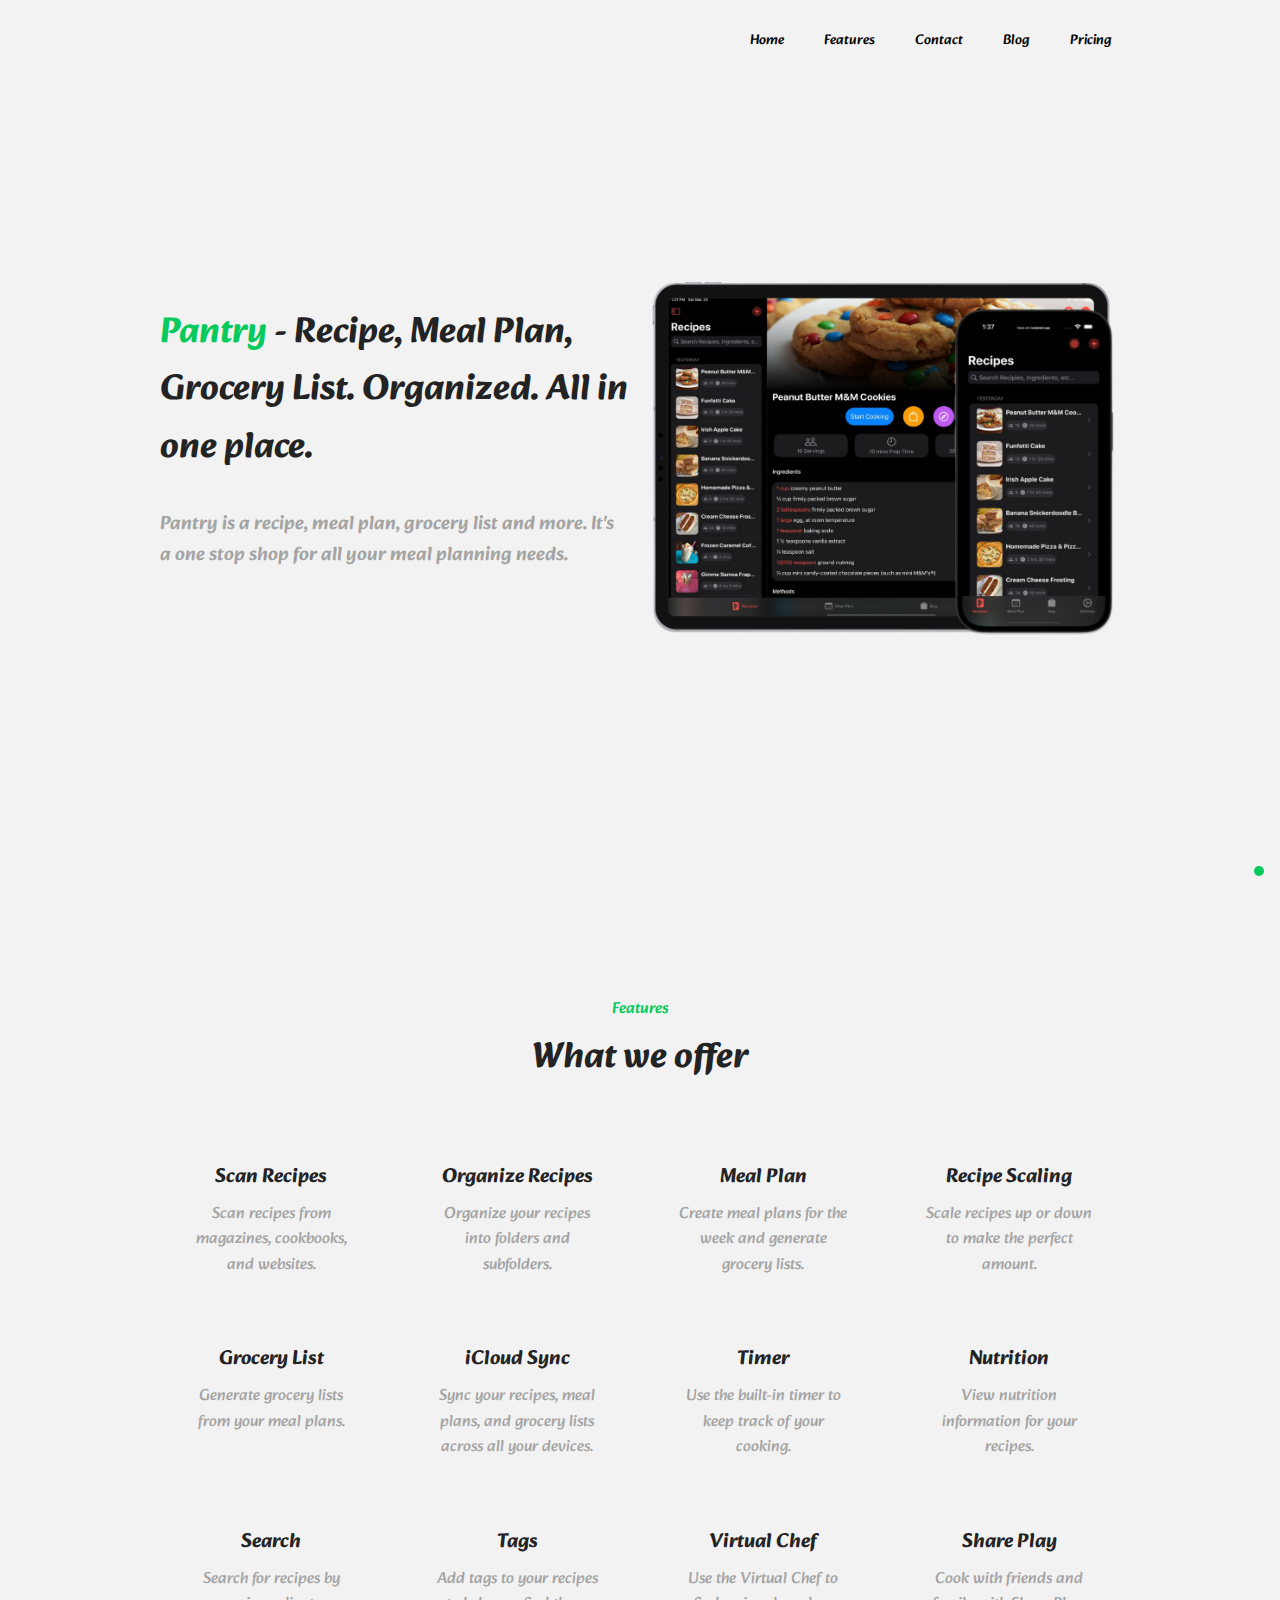
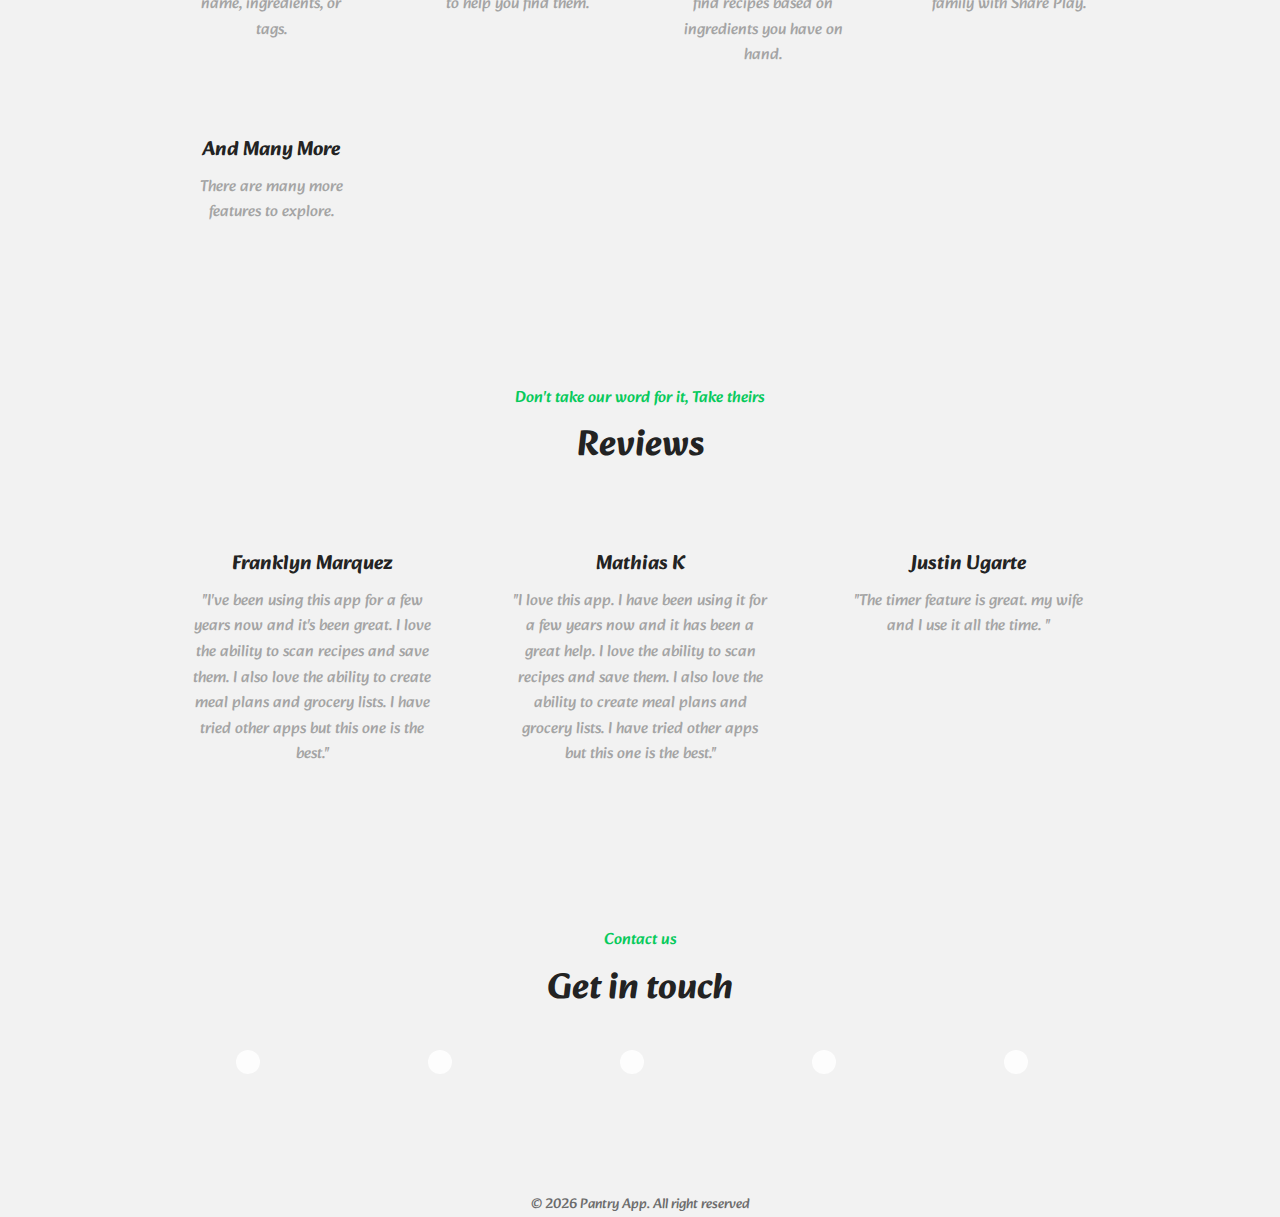
==== public/index.html @ f41ec650 "first commit" ====
<!DOCTYPE html>
<html lang="en">
  <head>
    <meta charset="UTF-8" />
    <meta name="viewport" content="width=device-width, initial-scale=1.0" />
    <!--==================== FAVICON ====================-->
    <link rel="icon" href="images/logo.png" />

    <!--========== CSS ==========-->
    <link rel="stylesheet" href="main.css">
    <!--========== Title ==========-->
    <title>Pantry - Recipe, Meal Plan, Grocery List & More</title>
   
    <!-- fb & Whatsapp -->
    <meta property="og:site_name" content="Pantry" />
    <meta property="og:title" content="Recipe, Meal Plan, Grocery List & More" />
    <meta
      property="og:description"
      content="Pantry is a recipe, meal plan, grocery list and more. It's a one stop shop for all your meal planning needs."
    />
    <script type="module" src="https://unpkg.com/ionicons@7.1.0/dist/ionicons/ionicons.esm.js"></script>
    <script nomodule src="https://unpkg.com/ionicons@7.1.0/dist/ionicons/ionicons.js"></script>
    <meta property="og:type" content="website" />
    <meta property="og:image:type" content="image/jpeg" />
    <!--  size up to 300px. Anything above this will not work in WhatsApp -->
    <meta property="og:image:width" content="300" />
    <meta property="og:image:height" content="300" />
    <meta property="og:url" content="https://pantry-database.web.app" />
  </head>
  <!-- Google tag (gtag.js) -->
<script async src="https://www.googletagmanager.com/gtag/js?id=G-VCYMJPN7L6"></script>
<script>
  window.dataLayer = window.dataLayer || [];
  function gtag(){dataLayer.push(arguments);}
  gtag('js', new Date());

  gtag('config', 'G-VCYMJPN7L6');
</script>
  <body>
     <!--========== SCROLL TOP ==========-->
     <a href="#" class="scrollTop show-scroll" id="scroll-top">
      <ion-icon name="arrow-up-outline"></ion-icon>
    </a>


    <!--========== HEADER ==========-->
    <header class="l-header" id="header">
      <nav class="nav bd-container">
        <a href="/" class="nav_logo">
            <img src="images/logo.png" alt="" class="nav_logo-img" />
        </a>

        <div class="nav_menu" id="nav-menu">
          <ul class="nav_list">
            <li class="nav_item">
              <a href="#home" class="nav_link">Home</a>
            </li>
            <li class="nav_item">
              <a href="#services" class="nav_link">Features</a>
            </li>
           
            <li class="hidden_item">
              <a href="#app" class="nav_link">App</a>
            </li>
            <li class="nav_item">
              <a href="#contact" class="nav_link">Contact</a>
            </li>
           
            <li class="nav_item">
              <a href="https://medium.com/@pantryapp507" class="nav_link">Blog</a>
            </li>
            <li class="nav_item">
              <a href="#pricing" class="nav_link">Pricing</a>
            </li>
            <li><i class="bx bx-moon change-theme" id="theme-button"></i></li>
          </ul>
        </div>

        <div class="nav_toggle" id="nav-toggle">
          <!--When clicked activate the class "opened"
          to the button tag as well to the 4 SVG lines-->
          <button
            class="menu"
            aria-label="Abrir Menu"
            onclick="this.classList.toggle('opened');this.setAttribute('aria-expanded', this.classList.contains('opened'))"
          >
            <svg width="40" height="41" viewBox="0 0 100 100">
              <path
                class="line line1"
                d="M 20,29.000046 H 80.000231 C 80.000231,29.000046 94.498839,28.817352 94.532987,66.711331 94.543142,77.980673 90.966081,81.670246 85.259173,81.668997 79.552261,81.667751 75.000211,74.999942 75.000211,74.999942 L 25.000021,25.000058"
              />
              <path class="line line2" d="M 20,50 H 80" />
              <path
                class="line line3"
                d="M 20,70.999954 H 80.000231 C 80.000231,70.999954 94.498839,71.182648 94.532987,33.288669 94.543142,22.019327 90.966081,18.329754 85.259173,18.331003 79.552261,18.332249 75.000211,25.000058 75.000211,25.000058 L 25.000021,74.999942"
              />
            </svg>
          </button>
        </div>
      </nav>
    </header>

    <!--========== HOME ==========-->
    <main class="l-main">
        <!--========== HOME ==========-->
        <section class="home" id="home">
          <div class="home_container bd-container bd-grid">
            <div class="home_data">
            
              <h2 class="home_subtitle"><span class = "home_subtitle-app-name">Pantry</span> - Recipe, Meal Plan, Grocery List. Organized. All in one place.</h2>
              <h1 class="home_sub_2">Pantry is a recipe, meal plan, grocery list and more. It's a one stop shop for all your meal planning needs.</h1>
             <!--appstore png -->
             <div class="app_store">
                <a href="#"
                  ><img
                    src="images/app-store.png"
                    alt=""
                    class="app_store"
                /></a>
                
              </div>

            </div>
  
            <img
              src="images/landing-1.png"
              alt="Image of landing page"
              class="home_img"
            />
          </div>
        </section>


  <!--========== SERVICES ==========-->
  <section class="services section bd-container" id="services">
    <span class="section-subtitle">Features</span>
    <h2 class="section-title">What we offer</h2>

    <div class="services_container bd-grid">
      <div class="services_content">
     
     
        <ion-icon name="camera-outline" class="services_img"></ion-icon>

       
         

        <h3 class="services_title">Scan Recipes</h3>
        <p class="services_description">
            Scan recipes from magazines, cookbooks, and websites.
        </p>
      </div>

      <div class="services_content">
        <ion-icon name="book-outline" class="services_img"></ion-icon>

        <h3 class="services_title">Organize Recipes</h3>
        <p class="services_description">
            Organize your recipes into folders and subfolders.
        </p>
      </div>

      <div class="services_content">
        <!--meal plan-->
        <ion-icon name="restaurant-outline" class="services_img"></ion-icon>

        <h3 class="services_title">Meal Plan</h3>
        <p class="services_description">
            Create meal plans for the week and generate grocery lists.
        </p>
      </div>
      <!--recipe scaling-->
        <div class="services_content">
            <ion-icon name="calculator-outline" class="services_img"></ion-icon>
    
            <h3 class="services_title">Recipe Scaling</h3>
            <p class="services_description">
                Scale recipes up or down to make the perfect amount.
            </p>
        </div>
      <div class="services_content">
        <!--meal plan-->
        <ion-icon name="list-outline" class="services_img"></ion-icon>

        <h3 class="services_title">Grocery List</h3>
        <p class="services_description">
            Generate grocery lists from your meal plans.
        </p>
        </div>
        <div class="services_content">
        <!--icloud sync-->
        <ion-icon name="cloud-outline" class="services_img"></ion-icon>

        <h3 class="services_title">iCloud Sync</h3>
        <p class="services_description">
            Sync your recipes, meal plans, and grocery lists across all your devices.
        </p>


    </div>
    <div class="services_content">
        <!--meal plan-->
        <ion-icon name="timer-outline" class="services_img"></ion-icon>

        <h3 class="services_title">Timer</h3>
        <p class="services_description">
            Use the built-in timer to keep track of your cooking.
        </p>
        </div>

        <div class="services_content">
        <!--meal plan-->
        <ion-icon name="nutrition-outline" class="services_img"></ion-icon>

        <h3 class="services_title">Nutrition</h3>
        <p class="services_description">
            View nutrition information for your recipes.
        </p>
        </div>
        <div class="services_content">
        <!--meal plan-->
        <ion-icon name="search-outline" class="services_img"></ion-icon>
        <h3 class="services_title">Search</h3>
        <p class="services_description">
            Search for recipes by name, ingredients, or tags.
        </p>
        </div>
        <div class="services_content">
        <!--meal plan-->
        <ion-icon name="pricetag-outline" class="services_img"></ion-icon>
        <h3 class="services_title">Tags</h3>
        <p class="services_description">
            Add tags to your recipes to help you find them.
        </p>
        </div>
        <div class="services_content">
        <!--virtual chef-->
        <ion-icon name="person-outline" class="services_img"></ion-icon>
        <h3 class="services_title">Virtual Chef</h3>
        <p class="services_description">
            Use the Virtual Chef to find recipes based on ingredients you have on hand.
        </p>
        </div>
        <!--share play-->
        <div class="services_content">
        <ion-icon name="share-outline" class="services_img"></ion-icon>
        <h3 class="services_title">Share Play</h3>
        <p class="services_description">
            Cook with friends and family with Share Play.
        </p>
        </div>

        <div class="services_content">
        <ion-icon name="add-outline" class="services_img"></ion-icon>
        <h3 class="services_title">And Many More</h3>
        <p class="services_description">
            There are many more features to explore.
        </p>
        </div>
        
        

        
  </section>

    <!--========== ABOUT ==========-->
    <section class="services section bd-container" id="services">
        <span class="section-subtitle">Don't take our word for it, Take theirs</span>
        <h2 class="section-title">Reviews</h2>
        <div class="reviews_container bd-grid">
            <div class="services_container bd-grid">
                <div class="services_content">
               
                  <h3 class="services_title">Franklyn Marquez</h3>
                  <p class="services_description">
                    "I've been using this app for a few years now and it's been great. I love the ability to scan recipes and save them. I also love the ability to create meal plans and grocery lists. I have tried other apps but this one is the best."
                  </p>
                </div>
          
                <div class="services_content">
                
                  <h3 class="services_title">Mathias K</h3>
                  <p class="services_description">
                    "I love this app. I have been using it for a few years now and it has been a great help. I love the ability to scan recipes and save them. I also love the ability to create meal plans and grocery lists. I have tried other apps but this one is the best."
                  </p>
                </div>
          
                <div class="services_content">
                  <!--meal plan-->
                  
          
                  <h3 class="services_title">Justin Ugarte</h3>
                  <p class="services_description">
                    "The timer feature is great. my wife and I use it all the time. "
                  </p>
                </div>
    

  
    </section>

    <!--========== CONTACT ==========-->
    <section class="contact section bd-container" id="contact">
      <span class="section-subtitle">Contact us</span>
      <h2 class="section-title">Get in touch</h2>

      <!--circular even aligned in row with flexbox-->
      
        <div class="contact_container bd-row">
            <div class="contact_container ">
                <div class="contact_social">
                    <a href="#" class="contact_social-link"
                    ><ion-icon name="logo-facebook"></ion-icon
                    ></a>
                    </div>
                 <div class = "contact_social">
                    <a href="#" class="contact_social-link"
                    ><ion-icon name="logo-twitter"></ion-icon
                    ></a>
                 </div>
                 <div class = "contact_social">
                    <a href="#" class="contact_social-link"
                    ><ion-icon name="logo-instagram"></ion-icon
                    ></a>
                 </div>
               
                    <div class = "contact_social">
                        <a href="#" class="contact_social-link"
                        ><ion-icon name="logo-youtube"></ion-icon
                        ></a>
                        </div>
             <!--Open mail app-->
                        
                        
                    <div class = "contact_social">
                        <a href="mailto:kabirabdul08091@gmail.com" class="contact_social-link"
                        ><ion-icon name="mail-outline"></ion-icon
                        ></a>
                 </div>
                 </div>
                 </div>
    
               
    
    </section>

    <!--========== FOOTER ==========-->
    

      <p class="footer_copy">&#169; <script>document.write(new Date().getFullYear())</script> Pantry App. All right reserved</p>
         
       

    <!--========== MAIN JS ==========-->
    <script src="main.js"></script>
  </body>
</html>
---- public/main.css ----
/*===== GOOGLE FONTS: Alkatra =====*/
@import url("https://fonts.googleapis.com/css2?family=Alkatra&display=swap");

/*===== VARIABLES CSS =====*/
:root {
  --header-height: 4rem;

  /*========== Colors ==========*/
  --first-color: #08ca5c;
  --first-color-alt: #0a9e4f;
  --title-color: #232323;
  --logo-dark-color: #162328;
  --text-color: #000;
  --text-color-light: #6c6c6c;
  --body-color: #f2f2f2;
  --container-color: #fdfdfd;
  --shadow-color: rgba(0, 0, 0, 0.1);
  --text-color-grey: #a4a4a4;

  /*========== Font and Typography ==========*/
  --body-font: "Alkatra", sans-serif;

  /* .5rem = 8px, 1rem = 16px, 1.5rem = 24px ... */
  --big-font-size: 2rem;
  --h1-font-size: 2.5rem;
  --h2-font-size: 1.25rem;
  --h3-font-size: 1.125rem;
  --normal-font-size: 0.938rem;
  --small-font-size: 0.813rem;
  --smaller-font-size: 0.75rem;

  /*========== Font Weight ==========*/
  --font-medium: 500;
  --font-semi-bold: 600;

  /*========== Margins ==========*/
  /* .25rem = 4px, .5rem = 8px, .75rem = 12px ... */
  --mb-1: 0.5rem;
  --mb-2: 1rem;
  --mb-3: 1.5rem;
  --mb-4: 2rem;
  --mb-5: 2.5rem;
  --mb-6: 3rem;

  /*========== Z-index ==========*/
  --z-tooltip: 10;
  --z-fixed: 100;
}

@media screen and (min-width: 768px) {
  :root {
    --big-font-size: 3rem;
    --h1-font-size: 2.25rem;
    --h2-font-size: 1.5rem;
    --h3-font-size: 1.25rem;
    --normal-font-size: 1rem;
    --small-font-size: 0.875rem;
    --smaller-font-size: 0.813rem;
  }
}

/*========== BASE ==========*/
*,
::before,
::after {
  box-sizing: border-box;
}
html {
  scroll-behavior: smooth;
}
body {
  margin: var(--header-height);
  font-family: var(--body-font);
  font-size: var(--normal-font-size);
  background: var(--body-color);
  color: var(--text-color);
  line-height: 1.6;
}

/*========== CSS Reset ==========*/
h1,
h2,
h3,
p,
ul {
  margin: 0;
}
ul {
  padding: 0;
  list-style: none;
}
a {
  text-decoration: none;
}
img {
  max-width: 100%;
  height: auto;
}

.btn {
  display: inline-block;
  padding: 0.5rem 1rem;
  font-size: var(--small-font-size);
  font-weight: var(--font-medium);
  color: var(--body-color);
  background: var(--first-color);
  border-radius: 0.4rem;
  transition: 0.3s;
}
.home_subtitle-app-name {
 color: var(--first-color);
}

/*========== Variables Dark theme ==========*/
body.dark-theme {
  --title-color: #fff;
  --text-color: #e8e8e8;
  --text-color-light: #838385;
  --body-color: #1e1e1e;
  --container-color: #172a31;
  --logo-dark-color: #f1f3f2;
  --shadow-color: rgba(214, 214, 214, 0.1);
}

/*========== Button Dark/Light ==========*/
.change-theme {
  position: absolute;
  right: 1rem;
  top: 1.8rem;
  color: var(--text-color);
  font-size: 1.3rem;
  cursor: pointer;
}

/*========== CLASS CSS ==========*/
.section {
  padding: 7rem 0 2rem;
}
.section-title,
.section-subtitle {
  text-align: center;
}
.section-title {
  font-size: var(--h1-font-size);
  color: var(--title-color);
  margin-bottom: var(--mb-3);
}
.section-subtitle {
  display: block;
  color: var(--first-color);
  font-weight: var(--font-medium);
  margin-bottom: var(--mb-1);
}

/*========== LAYOUT ==========*/
.bd-container {
  max-width: 960px;
  width: calc(100% - 2rem);
  margin-left: var(--mb-2);
  margin-right: var(--mb-2);
}
.bd-grid {
  display: grid;
  gap: 1.5rem;
}
.l-header {
  width: 100%;
  position: fixed;
  top: 0;
  left: 0;
  z-index: var(--z-fixed);
  background-color: var(--body-color);
}

/*========== NAV ==========*/
.nav {
  max-width: 1024px;
  height: var(--header-height);
  display: flex;
  justify-content: space-between;
  align-items: center;
}

/* Scroll Top */
.scrollTop {
  position: fixed;
  right: 1rem;
  bottom: -20%;
  display: flex;
  justify-content: center;
  align-items: center;
  padding: 0.5rem;
  font-size: 1.5rem;
  background: var(--first-color);
  color: #fff;
  border-radius: 0.4rem;
  z-index: var(--z-tooltip);
  transition: 0.4s;
  visibility: hidden;
}
.scrollTop:hover {
  background-color: var(--first-color-alt);
}
.scrollTop_icon {
  font-size: 1.5rem;
  color: #fff;
}
@media screen and (max-width: 768px) {
  .nav_menu {
    position: fixed;
    top: -100%;
    left: 10%;
    width: 80%;
    padding: 2rem 0 1rem;
    text-align: center;
    background-color: var(--container-color);
    transition: 0.4s;
    box-shadow: 0 4px 4px var(--shadow-color);
    border-radius: 1rem;
    z-index: var(--z-fixed);
  }
}
.nav_item {
  margin-bottom: var(--mb-3);
}
.nav_link {
  color: var(--text-color);
  font-weight: var(--font-medium);
}
.hidden_item {
  display: none;
}
.menu {
  background-color: transparent;
  border: none;
  cursor: pointer;
  display: flex;
  padding: 0;
  visibility: visible;
  z-index: 100;
}
/*Estilização das linhas do menu hambúrguer:*/
.line {
  fill: none;
  stroke: var(--text-color);
  stroke-width: 6;
  transition: stroke-dasharray 600ms cubic-bezier(0.4, 0, 0.2, 1),
    stroke-dashoffset 600ms cubic-bezier(0.4, 0, 0.2, 1);
}
.line1 {
  stroke-dasharray: 60 207;
  stroke-width: 6;
}
.line2 {
  stroke-dasharray: 60 207;
  stroke-width: 6;
}
.line3 {
  stroke-dasharray: 60 207;
  stroke-width: 6;
}
.opened .line1 {
  stroke-dasharray: 90 207;
  stroke-dashoffset: -134;
  stroke-width: 6;
}
.opened .line2 {
  stroke-dasharray: 1 60;
  stroke-dashoffset: -30;
  stroke-width: 6;
}
.opened .line3 {
  stroke-dasharray: 90 207;
  stroke-dashoffset: -134;
  stroke-width: 6;
}
.nav_logo {
  color: var(--logo-dark-color);
  font-size: 1.1rem;
}
.nav_logo span {
  display: block;
  margin-top: -0.8rem;
  color: var(--first-color);
}
.nav_logo:hover {
  color: var(--first-color);
}
.nav_link {
  transition: 0.3s;
}
.nav_link:hover {
  color: var(--first-color-alt);
}

/* Show Menu */
.show-menu {
  top: calc(var(--header-height) + 1rem);
}

/* Active Menu */
.active-link {
  color: var(--first-color);
}

/* Change background header */
.scroll-header {
  box-shadow: 0 2px 4px var(--shadow-color);
}

/* Scroll Top */
.scrollTop {
  position: fixed;
  right: 1rem;
  bottom: -20%;
  display: flex;
  justify-content: center;
  align-items: center;
  padding: 0.3rem;
  background: var(--first-color);
  border-radius: 0.4rem;
  z-index: var(--z-tooltip);
  transition: 0.4s;
  visibility: hidden;
}
.scrollTop:hover {
  background-color: var(--first-color-alt);
}
.scrollTop_icon {
  font-size: 1.8rem;
  color: var(--body-color);
}

/* Show scrollTop */
.show-scroll {
  visibility: visible;
  bottom: 1.5rem;
}

/*========== HOME ==========*/
.home_container {
  margin-top: -1rem;
  height: calc(100vh - var(--header-height));
  align-content: center;
}
.home_title {
  font-size: var(--big-font-size);
  color: var(--first-color);
  margin-bottom: var(--mb-1);
}
.home_subtitle {
  font-size: var(--h1-font-size);
  color: var(--title-color);
  margin-bottom: var(--mb-4);
}
.home_img {
  width: 300px;
  justify-self: center;
}

/*========== BUTTONS ==========*/
.button {
  display: inline-block;
  background-color: var(--first-color);
  color: #fff;
  padding: 0.75rem 1rem;
  border-radius: 0.5rem;
  transition: 0.3s;
}
.button:hover {
  background-color: var(--first-color-alt);
}

/*========== ABOUT ==========*/
.about_data {
  text-align: center;
}
.about_description {
  margin-bottom: var(--mb-3);
}
.about_img {
  width: 280px;
  border-radius: 0.5rem;
  justify-self: center;
}

/*========== SERVICES ==========*/
.services_container {
  row-gap: 2.5rem;
  grid-template-columns: repeat(auto-fit, minmax(220px, 1fr));
}
.services_content {
  text-align: center;
}
.services_img {
  width: 64px;
  height: 64px;
  fill: var(--first-color);
  margin-bottom: var(--mb-2);
    border-radius: 0.5rem;
    padding: 0.75rem;
    color: var(--first-color);
    cursor: pointer;
}
.services_img:hover {
  /*--first-color-alt with opacity 0.3*/
  background-color: rgba(4, 239, 28, 0.6);
  color: var(--first-color-alt);
  /* circular background-*/
  border-radius: 50%;
  padding: 0.75rem;
  /*scale effect*/
  transform: scale(1.2);
  


}
.services_title {
  font-size: var(--h3-font-size);
  color: var(--title-color);
  margin-bottom: var(--mb-1);
}
.services_description {
  padding: 0 1.5rem;
  color: var(--text-color-grey);
}

/*========== REVIEWS ==========*/
.reviews_container bd-grid{
    row-gap: 2.5rem;
    grid-template-columns: repeat(auto-fit, minmax(220px, 1fr));
}
.reviews_content {
  text-align: center;
}
.reviews_img {
  width: 64px;
  height: 64px;
  border-radius: 50%;
  margin-bottom: var(--mb-2);
}
.reviews_title {
  font-size: var(--h3-font-size);
  color: var(--title-color);
  margin-bottom: var(--mb-1);
}
.reviews_description {
  padding: 0 1.5rem;
  color: var(--text-color-grey);
  width: 30%;
}

/*========== APP ==========*/
.app_data {
  text-align: center;
}
.app_description {
  margin-bottom: var(--mb-5);
}
.app_stores {
  margin-bottom: var(--mb-4);
}
.app_store {
  margin: 0 var(--mb-1);
  padding: 0.75rem 0;
}
.app_img {
  width: 260px;
  justify-self: center;
}

/*========== CONTACT ==========*/
.contact_container {
  text-align: center;
}
.contact_description {
  margin-bottom: var(--mb-2);
}

/*========== FOOTER ==========*/
.footer_container {
  grid-template-columns: repeat(auto-fit, minmax(220px, 1fr));
  row-gap: 2rem;
}
.footer_logo {
  color: var(--logo-dark-color);
  font-size: 1.2rem;
}
.footer_logo span {
  margin-top: -0.8rem;
  color: var(--first-color);
}
.footer_description {
  display: block;
  font-size: var(--small-font-size);
  margin: 0.25rem 0 var(--mb-3);
}
.footer_social {
  font-size: 1.5rem;
  color: var(--title-color);
  margin-right: var(--mb-2);
}
.footer_title {
  font-size: var(--h2-font-size);
  color: var(--title-color);
  margin-right: var(--mb-2);
}
.footer_link {
  display: inline-block;
  color: var(--text-color);
  margin-bottom: var(--mb-1);
}
.footer_link:hover {
  color: var(--first-color);
}
.footer_copy {
  text-align: center;
  font-size: var(--small-font-size);
  color: var(--text-color-light);
  margin-top: 3.5rem;
}
.contact_social {
  font-size: 1.5rem;
  color: var(--title-color);
  margin-right: var(--mb-2);
  width: 100%;
  justify-self: center;
  align-items: center;
    display: flex;

}
.contact_social:hover {
  color: var(--first-color);
}

.contact_container {
    height: var(--header-height);
    display: flex;
    justify-content: space-between;
    align-items: center;
    width: 100%;
}
.contact_social {
  text-align: center;
  align-items: center;
    display: flex;
    flex-direction: row;
    width: 100%;
    margin-bottom: var(--mb-2);
    
    justify-content: space-evenly;

}

.contact_title {
  font-size: var(--h2-font-size);
  color: var(--title-color);
  margin-right: var(--mb-2);
}
.contact_social-link {
  color: var(--text-color);
  margin-bottom: var(--mb-1);
 
    justify-self: center;
    align-items: center;
    display: flex;
    border-radius: 10rem;
    padding: 0.75rem;
    background-color: var(--container-color);
    cursor: pointer;
    flex-direction: row;
    
}
.contact_social-link:hover {
  color: #fff;
  background-color: var(--first-color-alt);
}


/*========== SCROLL BAR ==========*/
::-webkit-scrollbar {
  width: 0.62rem;
  background-color: var(--container-color);
  border-radius: 0.5rem;
}

::-webkit-scrollbar-thumb {
  background-color: var(--first-color);
  border-radius: 0.5rem;
}

::-webkit-scrollbar-thumb:hover {
  background-color: var(--first-color-alt);
}

/*========== MEDIA QUERIES ==========*/


@media screen and (min-width: 590px) {
  .home_container,
  .about_container,
  .app_container {
    grid-template-columns: repeat(2, 1fr);
    align-items: center;
    
  }

  .about_data,
  .about_initial,
  .app_data,
  .app_initial,
  .contact_container,
  .contact_initial {
    text-align: initial;
  }

  .about_img,
  .app_img {
    width: 380px;
    

    order: -1;
  }

 
  .app_store {
    width: 130px;
  }

  .contact_container {
    grid-template-columns: 1.75fr 1fr;
    align-items: center;
  }
  .contact_button {
    justify-self: center;
  }
}
@media screen and (min-width: 768px) {
  body {
    margin: 0;
  }

  .section {
    padding-top: 8rem;
  }

  .nav_logo {
    color: var(--logo-dark-color);
    font-size: 1.2rem;
    
  }

  .nav {
    height: calc(var(--header-height) + 1.5rem);
    
  }
  .nav_list {
    display: flex;
  }
  .nav_item {
    margin-left: var(--mb-5);
    margin-bottom: 0;
  }
  .nav_toggle {
    display: none;
  }
  .change-theme {
    position: initial;
    margin-top: 2px;
    margin-left: 2.5rem;
  }

  .home_container {
    height: 100vh;
    justify-items: center;
  }
  .home_container {
    margin-bottom: -3rem;
  }
  .services_container,
  .foods_container {
    margin-top: var(--mb-6);
  }

  .foods_container {
    grid-template-columns: repeat(3, 210px);
  }
  .foods_content {
    padding: 1.5rem;
  }
  .foods_img {
    width: 130px;
  }

  .app_store {
    margin: 0 var(--mb-1) 0 0;
  }
}
@media screen and (min-width: 960px) {
  .home_container {
    margin-top: 1rem;
  }

  .nav_logo {
    color: var(--logo-dark-color);
    font-size: 1.3rem;
    
  }
  .nav_logo span {
    display: block;
    margin-top: -0.8rem;
    color: var(--first-color);
  }
  .nav_link {
    font-size: var(--small-font-size);
  }

  .home_title,
  .home_subtitle {
    font-size: var(--h1-font-size);

  }
  .home_sub_2{
    font-size: 1.2rem;
    font-weight: 600;
    color: var(--text-color-grey);

  }

  .bd-container {
    margin-left: auto;
    margin-right: auto;
  }

  .home_img {
    width: 500px;
    margin-top: var(--mb-1);
  }

  .about_container,
  .app_container {
    column-gap: 7rem;
  }


}

@media screen and (max-width: 590px) {
  .home_container,

  .about_container,


  .app_container {
   
    align-items: center;
    padding-bottom: 3rem;
    padding-top: 10rem;
    
  }
  .home_img{
    height: auto;
  background-size: cover;
  background-position: center;
  object-fit: cover;
  border-radius: 1rem;
  }

/*fit the whole width of the screen*/
  body {
    margin: 0;
  }
  .app_store {
    margin: 0 var(--mb-1) 0 0;
    width: 60%;
    padding: 0;
  }
  .home_subtitle {
    font-size: 1.6rem;
    font-weight: 900;
  }
  .home_sub_2 {
    font-size: 1.2rem;
    font-weight: 600;
    color: var(--text-color-grey);
  }
  .home_img {
    width: 300px;
    margin-top: var(--mb-1);
  }
  .section-title {
    font-size: 1.5rem;
  }

  .contact_container {
    grid-template-columns: 1.75fr 1fr;
    align-items: center;
  }
  .contact_button {
    justify-self: center;
  }
  .contact_container {
    height: var(--header-height);
    display: flex;
    justify-content: space-between;
    align-items: flex-start;
    width: 100%;
    padding: 0 1rem;
    
  }
 
  .contact_social-link {
    margin-bottom: 0;
  }
  /*on hover show the social links*/
  .contact_social-link:hover {
    color: #fff;
    background-color: var(--first-color-alt);
  }
}
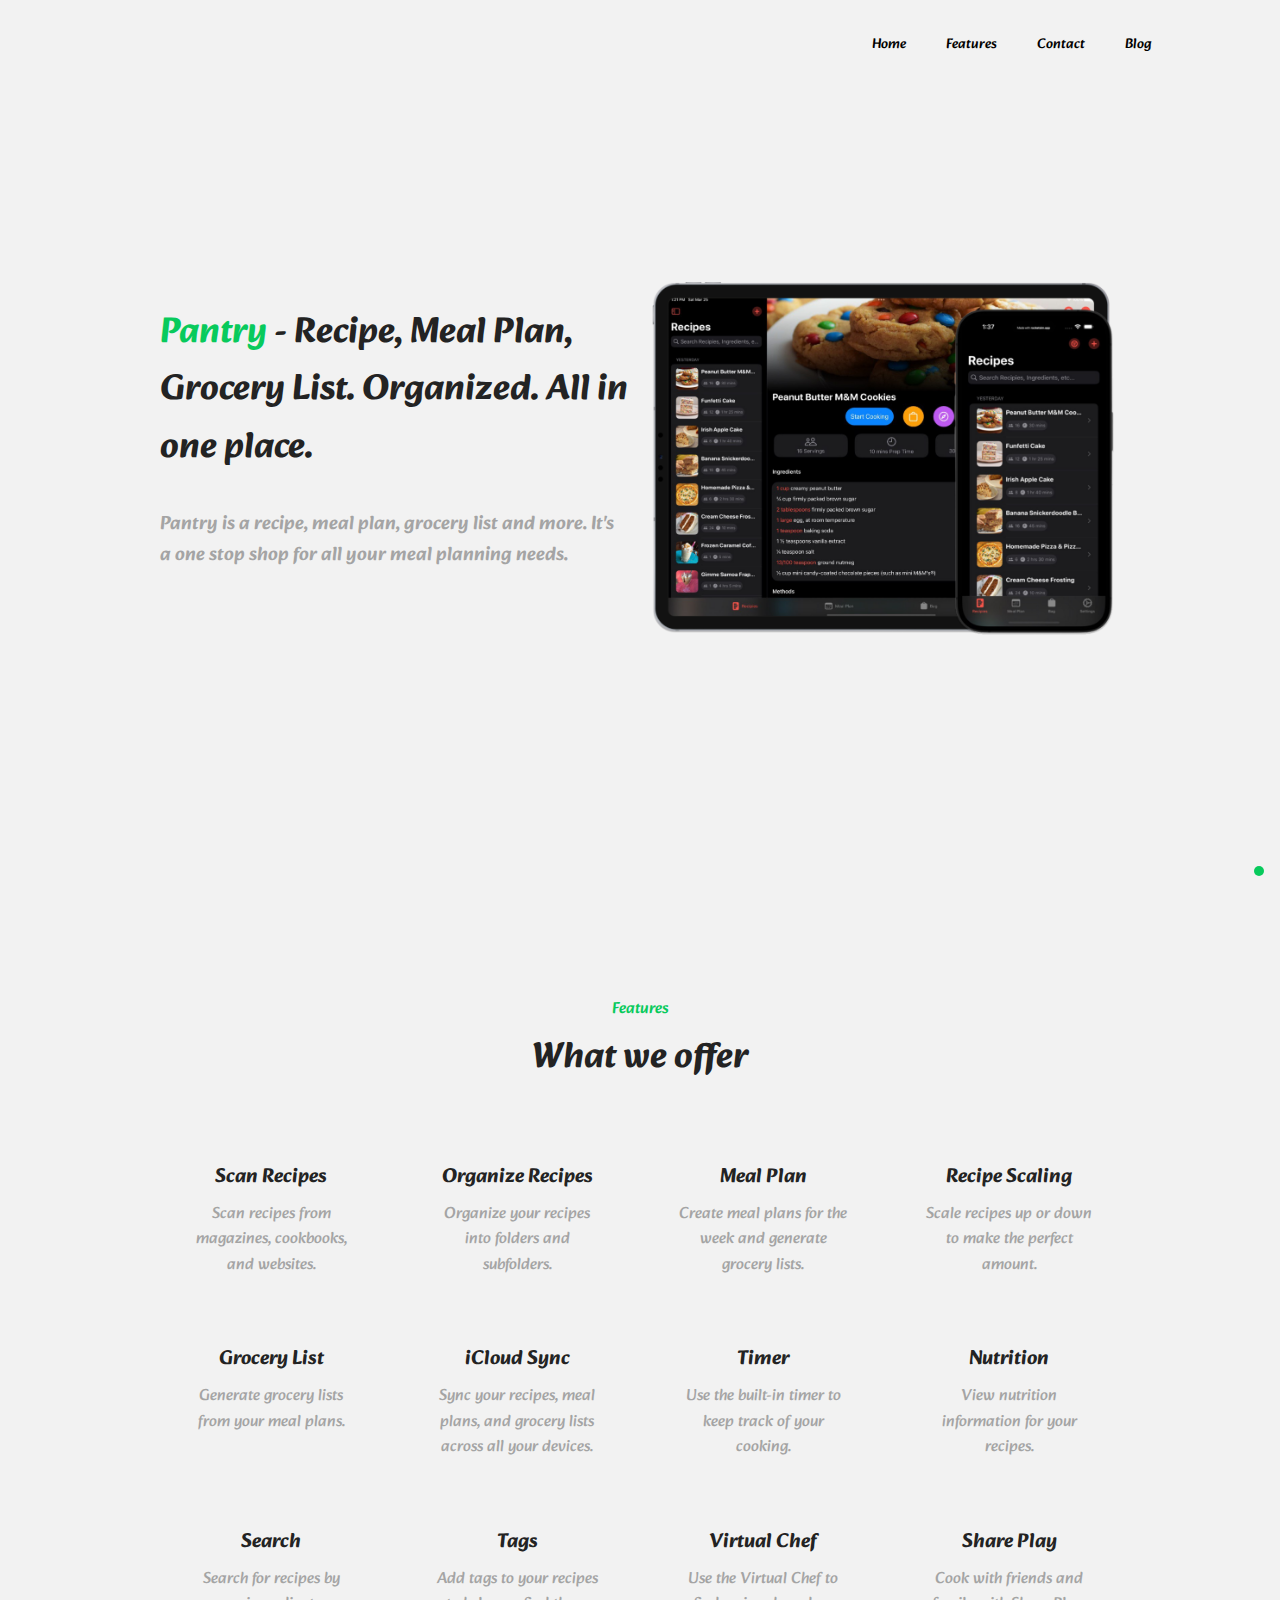
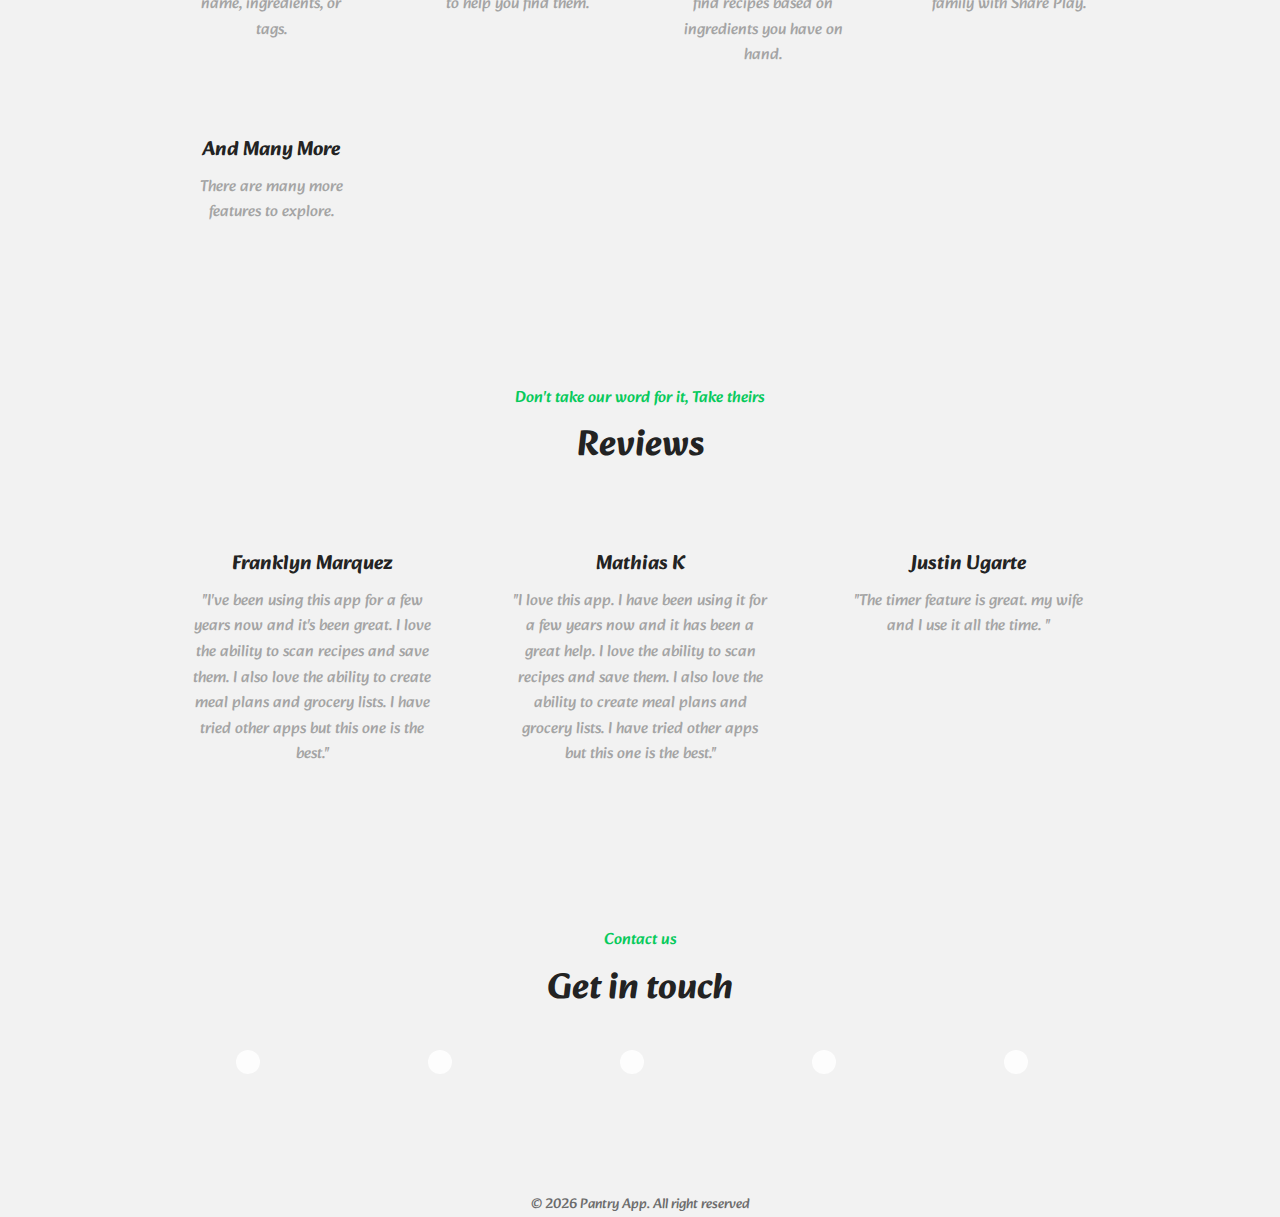
==== commit 707045ba: "updates" ====
--- a/public/index.html
+++ b/public/index.html
@@ -69,10 +69,7 @@
             <li class="nav_item">
               <a href="https://medium.com/@pantryapp507" class="nav_link">Blog</a>
             </li>
-            <li class="nav_item">
-              <a href="#pricing" class="nav_link">Pricing</a>
-            </li>
-            <li><i class="bx bx-moon change-theme" id="theme-button"></i></li>
+            
           </ul>
         </div>
 
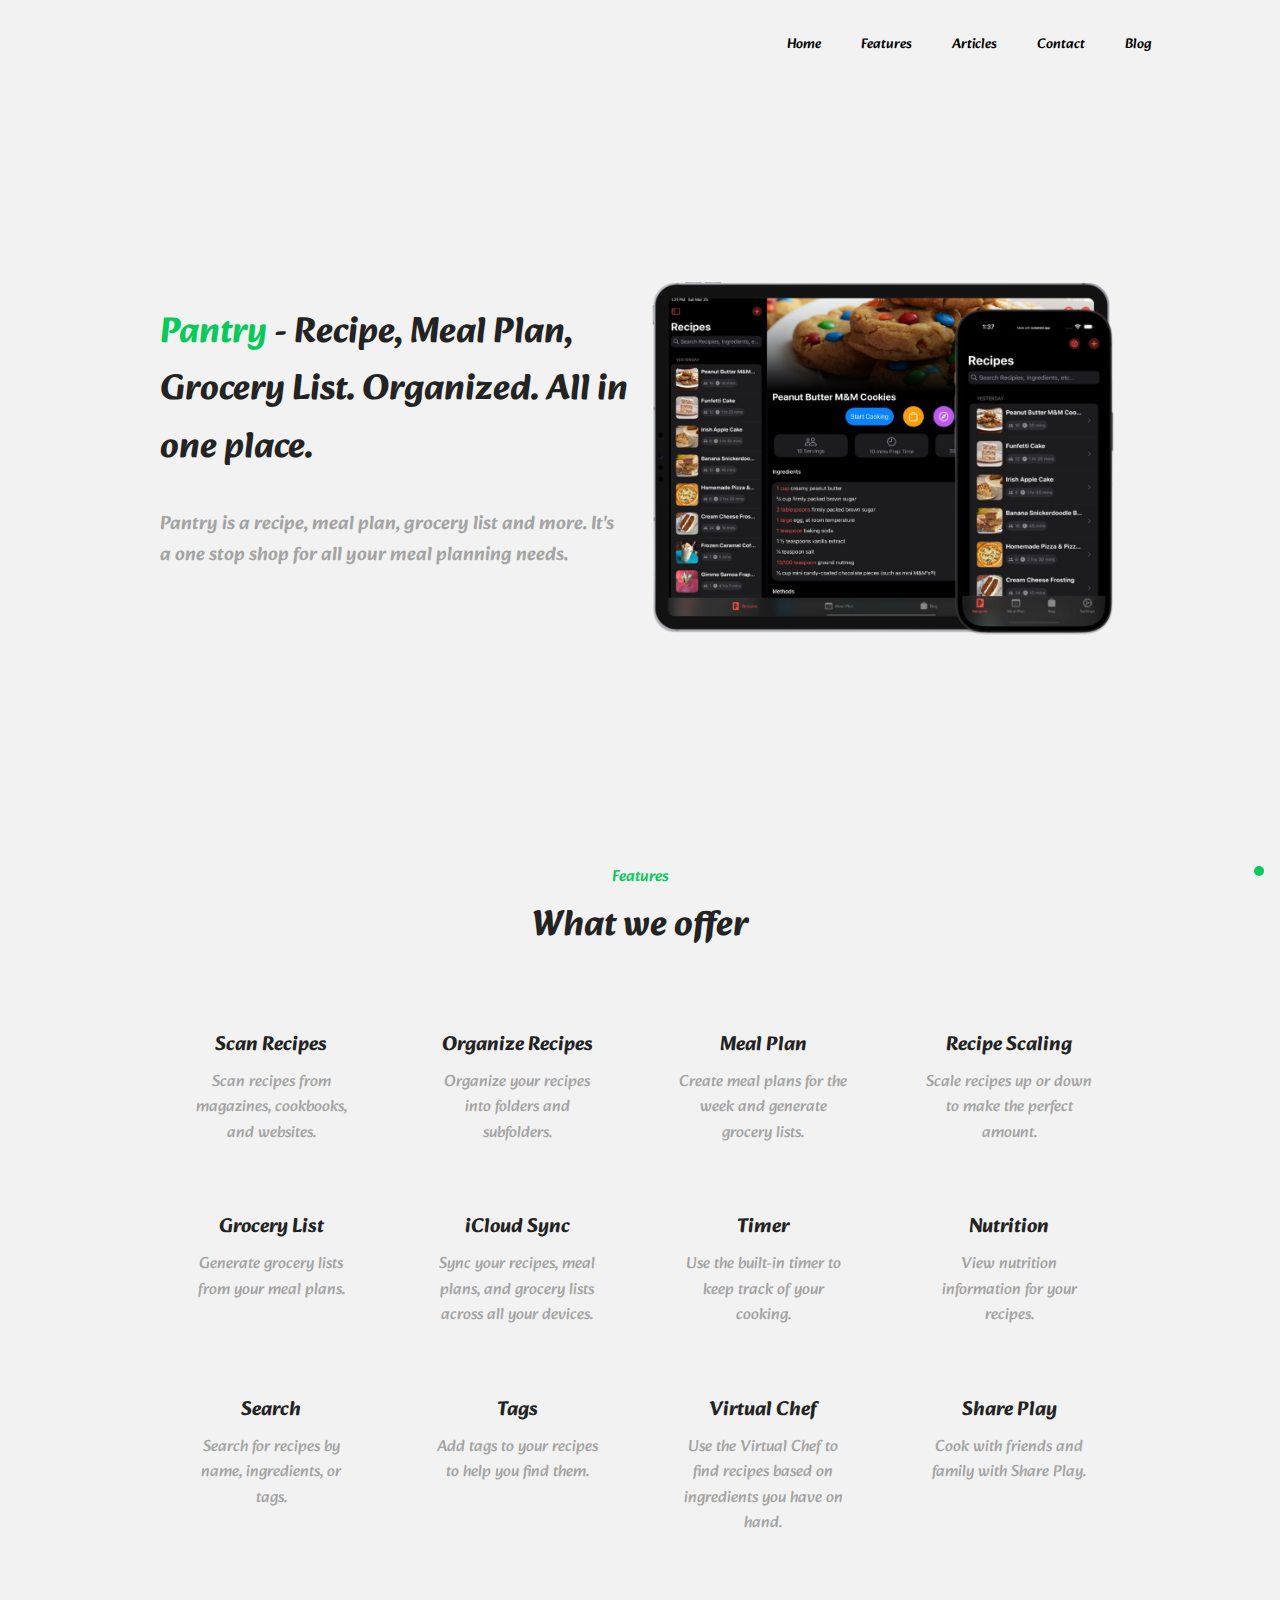
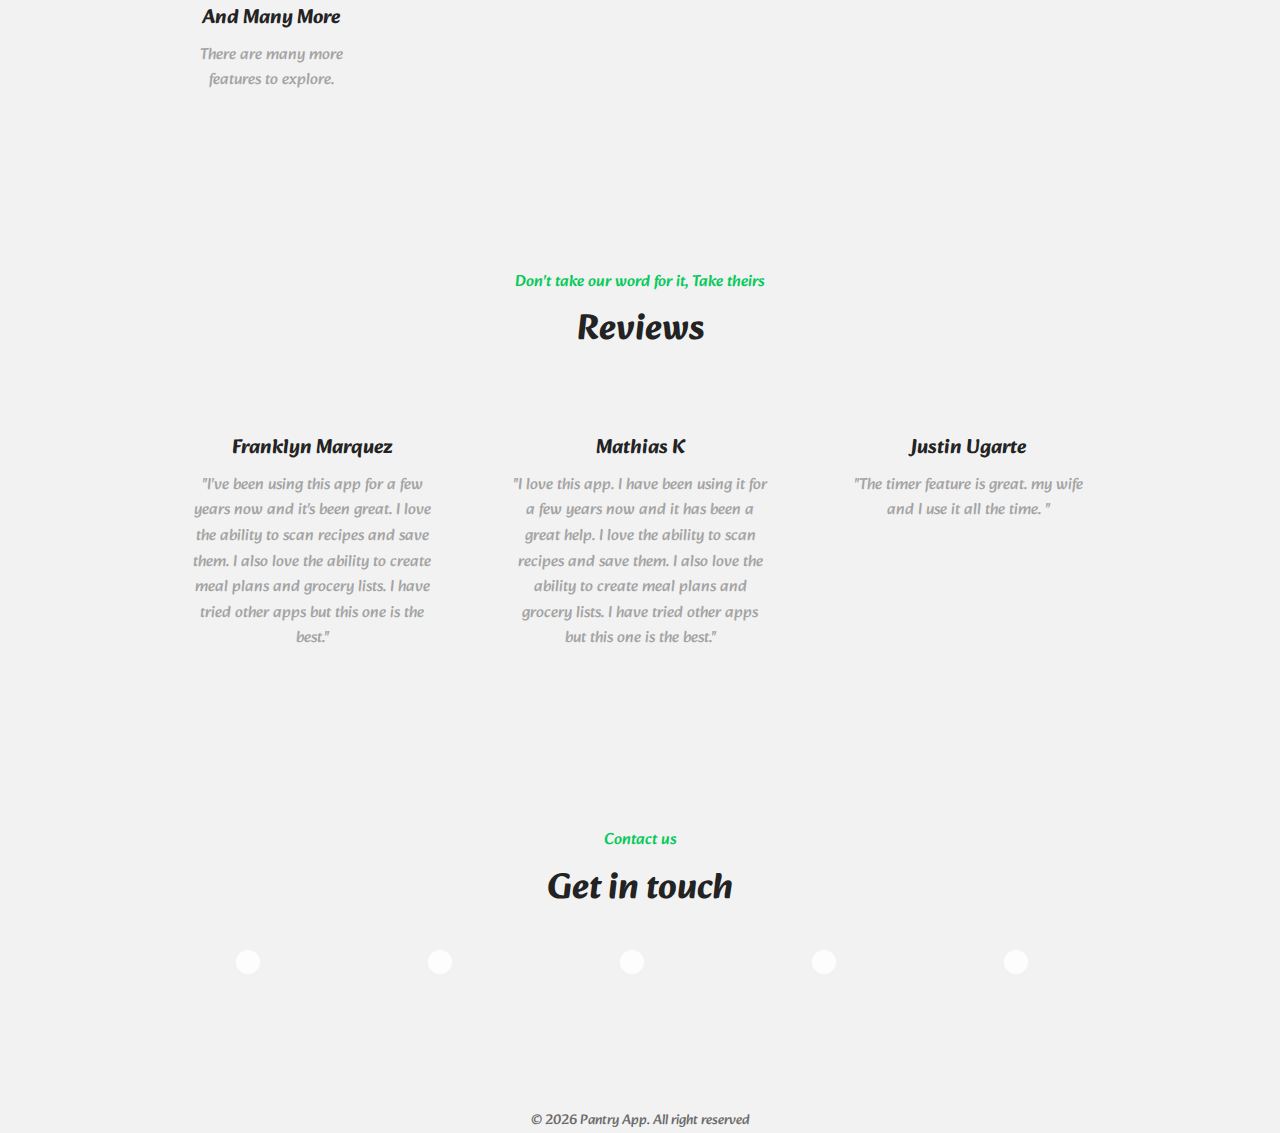
==== commit 1e034eaf: "updates" ====
--- a/public/index.html
+++ b/public/index.html
@@ -58,7 +58,11 @@
             <li class="nav_item">
               <a href="#services" class="nav_link">Features</a>
             </li>
-           
+
+            <li class="nav_item">
+              <a href="#services" class="nav_link">Articles</a>
+            </li>
+            
             <li class="hidden_item">
               <a href="#app" class="nav_link">App</a>
             </li>
--- a/public/main.css
+++ b/public/main.css
@@ -132,9 +132,14 @@
   cursor: pointer;
 }
 
+.home{
+ padding: 0;
+  margin: 0;
+  height: 80vh;
+}
 /*========== CLASS CSS ==========*/
 .section {
-  padding: 7rem 0 2rem;
+  padding: var(--mb-6) 0;
 }
 .section-title,
 .section-subtitle {
@@ -755,7 +760,7 @@
    
     align-items: center;
     padding-bottom: 3rem;
-    padding-top: 10rem;
+   
     
   }
   .home_img{
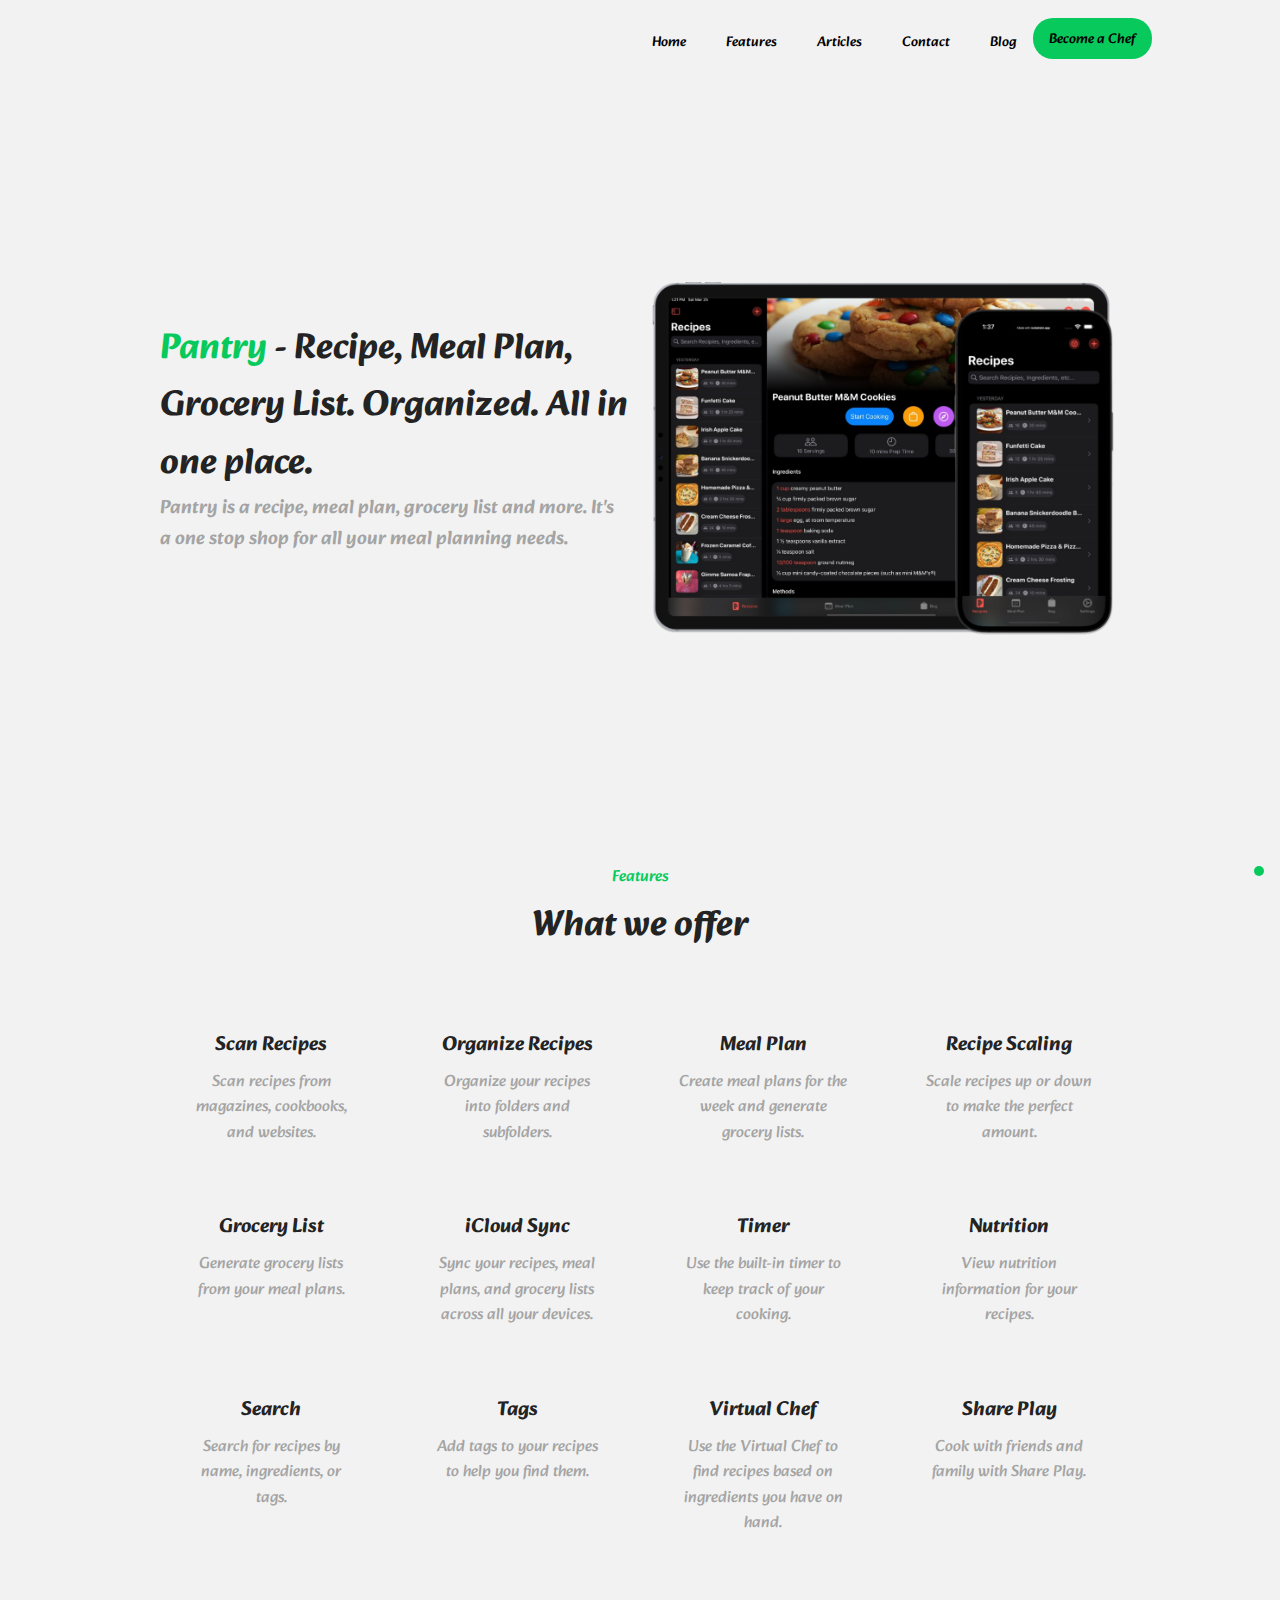
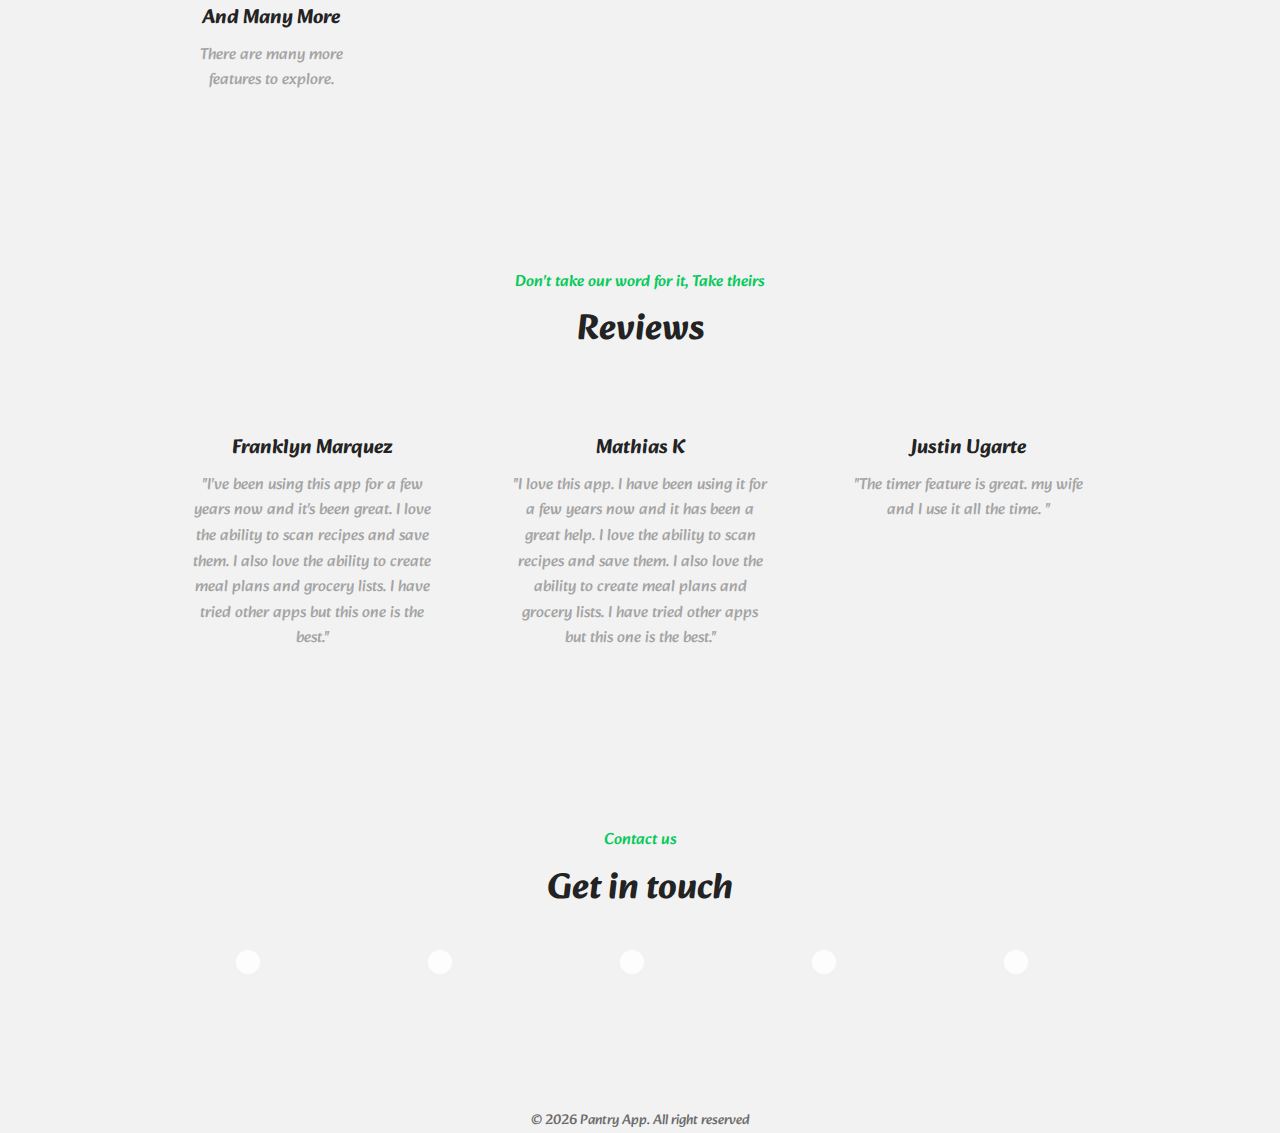
==== commit d5078a8b: "updates" ====
--- a/public/index.html
+++ b/public/index.html
@@ -18,6 +18,29 @@
       property="og:description"
       content="Pantry is a recipe, meal plan, grocery list and more. It's a one stop shop for all your meal planning needs."
     />
+    <script type="module">
+      // Import the functions you need from the SDKs you need
+      import { initializeApp } from "https://www.gstatic.com/firebasejs/9.21.0/firebase-app.js";
+      import { getAnalytics } from "https://www.gstatic.com/firebasejs/9.21.0/firebase-analytics.js";
+      // TODO: Add SDKs for Firebase products that you want to use
+      // https://firebase.google.com/docs/web/setup#available-libraries
+    
+      // Your web app's Firebase configuration
+      // For Firebase JS SDK v7.20.0 and later, measurementId is optional
+      const firebaseConfig = {
+        apiKey: "AIzaSyAZ5HpQfyUYHP39oOK_u2LcclkSgCv5kVM",
+        authDomain: "pantry-database.firebaseapp.com",
+        projectId: "pantry-database",
+        storageBucket: "pantry-database.appspot.com",
+        messagingSenderId: "884071730946",
+        appId: "1:884071730946:web:5dae4c2230f21649bf3c1b",
+        measurementId: "G-ERB946X61X"
+      };
+    
+      // Initialize Firebase
+      const app = initializeApp(firebaseConfig);
+      const analytics = getAnalytics(app);
+    </script>
     <script type="module" src="https://unpkg.com/ionicons@7.1.0/dist/ionicons/ionicons.esm.js"></script>
     <script nomodule src="https://unpkg.com/ionicons@7.1.0/dist/ionicons/ionicons.js"></script>
     <meta property="og:type" content="website" />
@@ -73,7 +96,9 @@
             <li class="nav_item">
               <a href="https://medium.com/@pantryapp507" class="nav_link">Blog</a>
             </li>
-            
+            <!-- Become a  chef btn -->
+            <li class="nav_item" id="nav-be-a-chef">
+              <a href="become-a-chef.html" class="nav_link">Become a Chef</a>
           </ul>
         </div>
 
--- a/public/main.css
+++ b/public/main.css
@@ -73,7 +73,6 @@
   font-family: var(--body-font);
   font-size: var(--normal-font-size);
   background: var(--body-color);
-  color: var(--text-color);
   line-height: 1.6;
 }
 
@@ -145,6 +144,7 @@
 .section-subtitle {
   text-align: center;
 }
+
 .section-title {
   font-size: var(--h1-font-size);
   color: var(--title-color);
@@ -279,6 +279,15 @@
   stroke-dashoffset: -134;
   stroke-width: 6;
 }
+ #nav-be-a-chef{
+  background-color: var(--first-color);
+  color: #fff;
+  padding: 0.5rem 1rem;
+  border-radius: 20px; 
+  margin-left: 1rem;
+  margin-top: -0.7rem;
+  transition: 0.3s;
+}
 .nav_logo {
   color: var(--logo-dark-color);
   font-size: 1.1rem;
@@ -294,10 +303,9 @@
 .nav_link {
   transition: 0.3s;
 }
-.nav_link:hover {
+.nav_link:hover{
   color: var(--first-color-alt);
 }
-
 /* Show Menu */
 .show-menu {
   top: calc(var(--header-height) + 1rem);
@@ -351,16 +359,101 @@
 .home_title {
   font-size: var(--big-font-size);
   color: var(--first-color);
-  margin-bottom: var(--mb-1);
+  
 }
 .home_subtitle {
   font-size: var(--h1-font-size);
   color: var(--title-color);
-  margin-bottom: var(--mb-4);
+  
 }
 .home_img {
-  width: 300px;
+  width: 500px;
   justify-self: center;
+}
+.form {
+  margin: 50px auto;
+  max-width: 700px;
+  padding: 20px;
+  background-color: #fff;
+  box-shadow: 0 2px 4px rgba(0, 0, 0, 0.1);
+  padding-top: 50px;
+}
+
+.form-group {
+  margin-bottom: 20px;
+}
+.terms{
+  margin-bottom: 20px;
+  align-items: center;
+  justify-content: center;
+  display: flex;
+  color: gray;
+  line-height: 1.5;
+  padding-top:  10px;
+  font-size: 14px;
+
+}
+.terms a{
+  color: var(--first-color);
+  text-decoration: none;
+  margin-left: 5px;
+  padding-left: 5px;
+  padding-right: 5px;
+}
+
+.title{
+  text-align: center;
+  font-size: 30px;
+  margin-bottom: 6px;
+  color: var(--first-color);
+}
+.subtitle{
+  font-weight: 500;
+  text-align: center;
+  margin-bottom: 20px;
+  color: gray
+}
+.line{
+  width: 100%;
+  height: 1px;
+  background-color: #ccc;
+  margin-bottom: 20px;
+}
+
+label {
+  display: block;
+  font-size: 16px;
+  font-weight: 500;
+  margin-bottom: 5px;
+}
+
+input[type="text"],
+input[type="email"],
+textarea {
+  display: block;
+  width: 100%;
+  padding: 10px;
+  border: 1px solid #ccc;
+  border-radius: 4px;
+  font-size: 16px;
+  margin-top: 5px;
+}
+
+button[type="submit"] {
+  display: block;
+  width: 100%;
+  padding: 10px;
+  background-color: var(--first-color);
+  color: #fff;
+  border: none;
+  border-radius: 4px;
+  font-size: 16px;
+  cursor: pointer;
+  transition: background-color 0.3s ease;
+}
+
+button[type="submit"]:hover {
+  background-color: var(--first-color);
 }
 
 /*========== BUTTONS ==========*/
@@ -375,7 +468,17 @@
 .button:hover {
   background-color: var(--first-color-alt);
 }
-
+.btn-solid {
+  display: inline-block;
+  background-color: var(--first-color);
+  color: #fff;
+  width: 100%;
+  font-size: var(--small-font-size);
+  font-weight: var(--font-medium);
+  padding: 0.75rem 1rem;
+  border-radius: 0.5rem;
+  transition: 0.3s;
+}
 /*========== ABOUT ==========*/
 .about_data {
   text-align: center;
@@ -626,7 +729,54 @@
 
     order: -1;
   }
-
+  fieldset {
+    border: none;
+    padding: 0;
+    margin: 0;
+    margin-bottom: 1rem;
+  }
+  legend {
+    font-size: 1.2rem;
+    font-weight: bold;
+    margin-bottom: 0.5rem;
+  }
+  .checkbox-group {
+    display: flex;
+    flex-wrap: wrap;
+    margin-top: 0.5rem;
+    align-items: center;
+  }
+  .checkbox {
+    display: flex;
+    align-items: center;
+    margin-right: 1.5rem;
+    margin-bottom: 0.5rem;
+  }
+  .checkbox input[type="checkbox"] {
+    margin-right: 0.5rem;
+    height: 1.5rem;
+    width: 1.5rem;
+    -webkit-appearance: none;
+    -moz-appearance: none;
+    appearance: none;
+    border: 2px solid #ccc;
+    border-radius: 4px;
+    outline: none;
+    cursor: pointer;
+  }
+  .checkbox input[type="checkbox"]:checked {
+    background-color: var(--first-color);
+    border-color: var(--first-color);
+  }
+  .checkbox label {
+    font-size: 1rem;
+    font-weight: normal;
+    color: #555;
+    cursor: pointer;
+  }
+  .checkbox input[type="checkbox"]:checked + label {
+    color: #000;
+  }
  
   .app_store {
     width: 130px;
@@ -751,6 +901,7 @@
 }
 
 @media screen and (max-width: 590px) {
+  
   .home_container,
 
   .about_container,
@@ -774,6 +925,7 @@
 /*fit the whole width of the screen*/
   body {
     margin: 0;
+    padding-top: 8rem;
   }
   .app_store {
     margin: 0 var(--mb-1) 0 0;
@@ -790,7 +942,7 @@
     color: var(--text-color-grey);
   }
   .home_img {
-    width: 300px;
+    width: 600px;
     margin-top: var(--mb-1);
   }
   .section-title {
@@ -822,4 +974,7 @@
     color: #fff;
     background-color: var(--first-color-alt);
   }
+  .form {
+    width: 90%;
+  }
 }